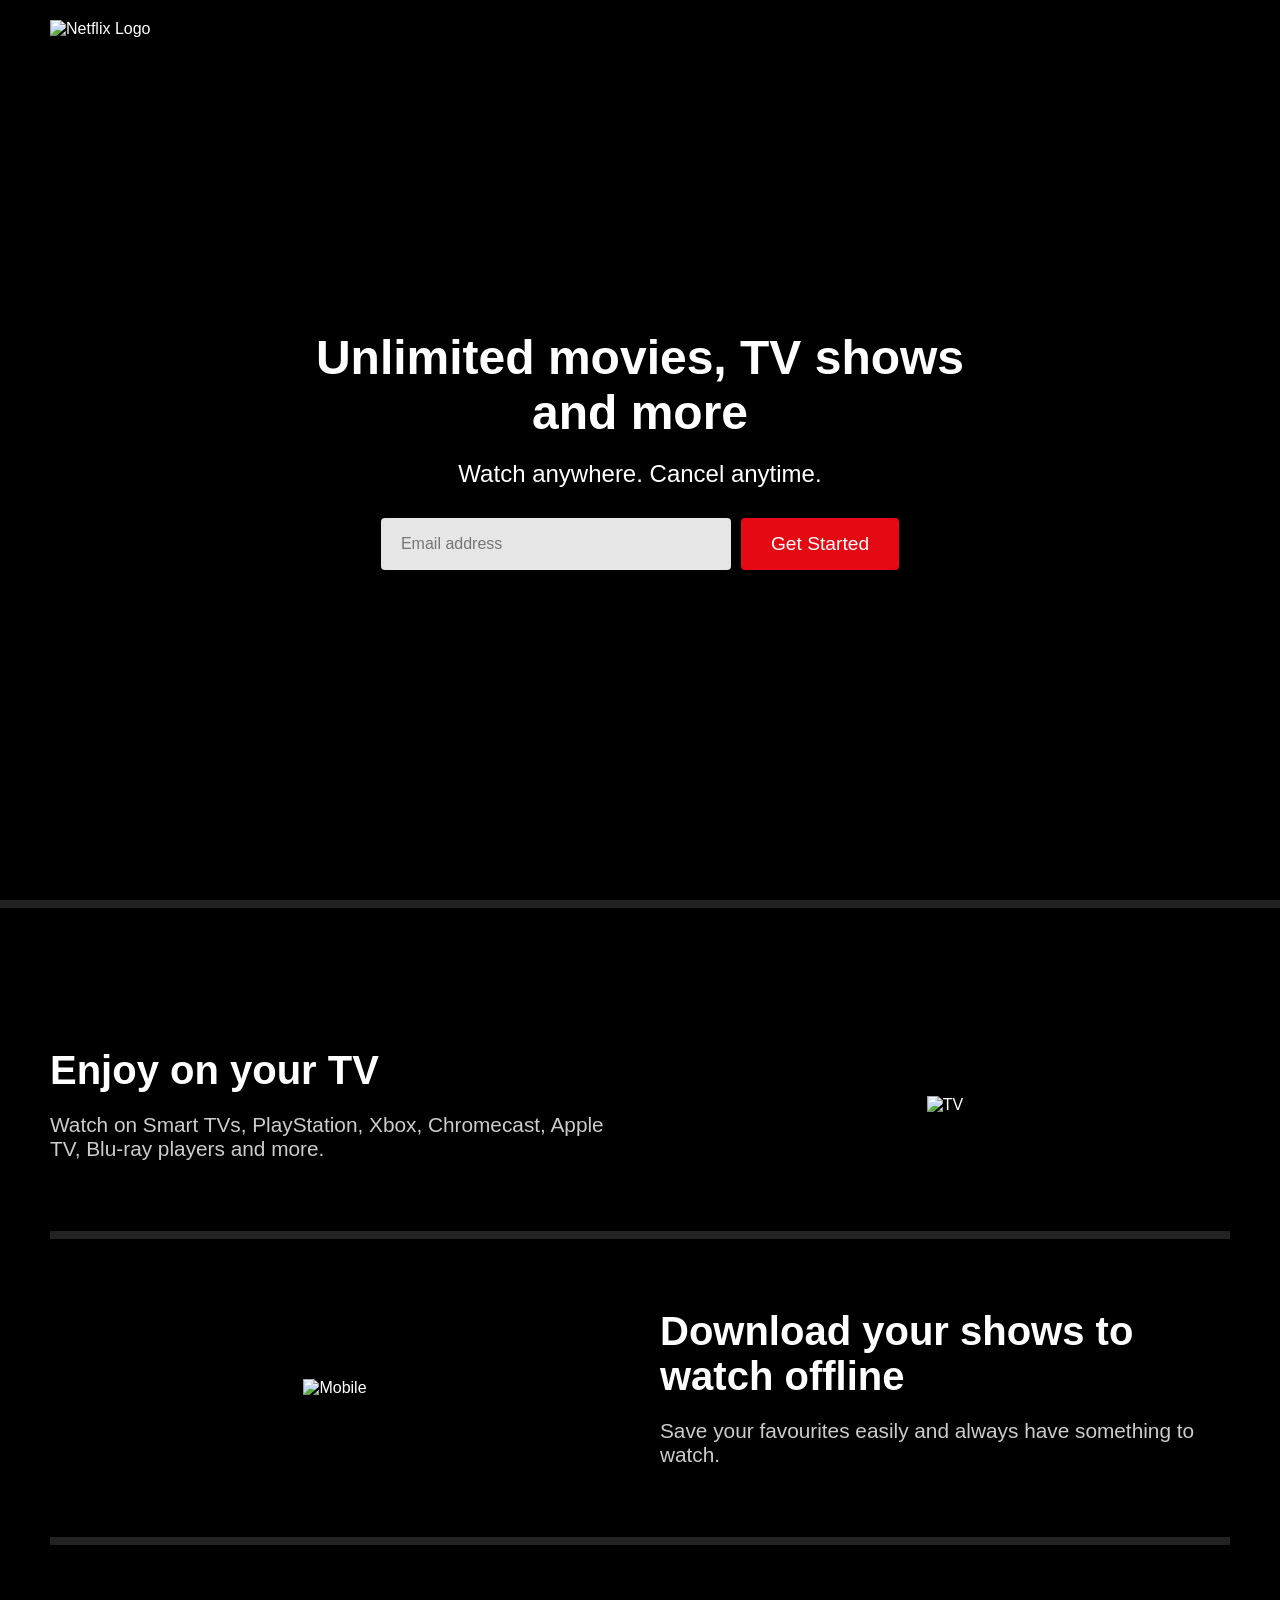
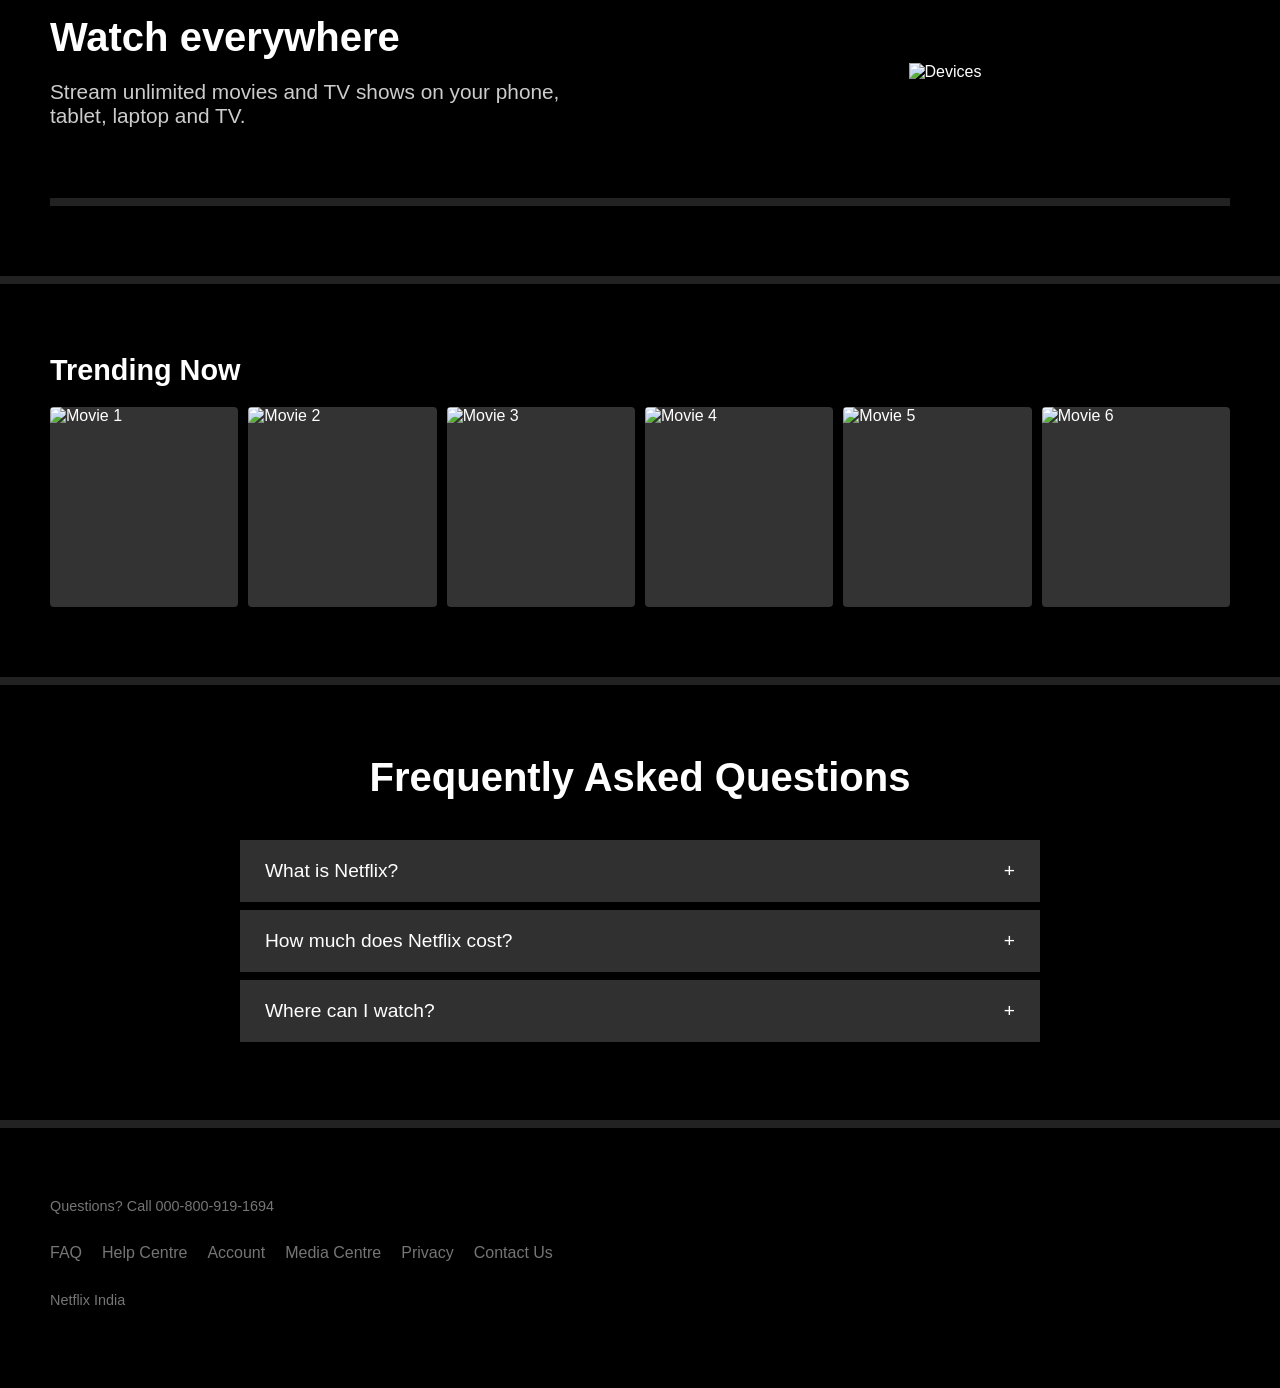
==== index.html @ be807636 "Add files via upload" ====
<!DOCTYPE html>
<html lang="en">
<head>
    <meta charset="UTF-8">
    <meta name="viewport" content="width=device-width, initial-scale=1.0">
    <title>Netflix Clone</title>
    <link rel="stylesheet" href="style.css">
</head>
<body>

    <!-- Navbar -->
    <nav class="navbar">
        <img class="logo" src="https://upload.wikimedia.org/wikipedia/commons/0/08/Netflix_2015_logo.svg" alt="Netflix Logo">
       <div id="authBtn"></div>
    </nav>

    <!-- Hero Section -->
    <div class="hero">
        <h1>Unlimited movies, TV shows and more</h1>
        <p>Watch anywhere. Cancel anytime.</p>
        <div class="email-form">
            <input type="email" placeholder="Email address">
            <button>Get Started</button>
        </div>
    </div>

    <!-- Features Section -->
    <div class="features">

        <div class="feature-item">
            <div class="feature-text">
                <h2>Enjoy on your TV</h2>
                <p>Watch on Smart TVs, PlayStation, Xbox, Chromecast, Apple TV, Blu-ray players and more.</p>
            </div>
            <div class="feature-img">
                <img src="https://picsum.photos/500/300?random=10" alt="TV">
            </div>
        </div>

        <div class="feature-item reverse">
            <div class="feature-text">
                <h2>Download your shows to watch offline</h2>
                <p>Save your favourites easily and always have something to watch.</p>
            </div>
            <div class="feature-img">
                <img src="https://picsum.photos/500/300?random=11" alt="Mobile">
            </div>
        </div>

        <div class="feature-item">
            <div class="feature-text">
                <h2>Watch everywhere</h2>
                <p>Stream unlimited movies and TV shows on your phone, tablet, laptop and TV.</p>
            </div>
            <div class="feature-img">
                <img src="https://picsum.photos/500/300?random=12" alt="Devices">
            </div>
        </div>

    </div>

    <!-- Movies Section -->
    <div class="movies-section">
        <h2>Trending Now</h2>
        <div class="movies-grid">
            <div class="movie-card">
                <img src="https://picsum.photos/200/300?random=1" alt="Movie 1">
                <div class="movie-overlay">
                    <h3>Movie Title</h3>
                    <p>⭐ 8.5</p>
                    <button>▶ Play</button>
                </div>
            </div>
            <div class="movie-card">
                <img src="https://picsum.photos/200/300?random=2" alt="Movie 2">
                <div class="movie-overlay">
                    <h3>Movie Title</h3>
                    <p>⭐ 7.9</p>
                    <button>▶ Play</button>
                </div>
            </div>
            <div class="movie-card">
                <img src="https://picsum.photos/200/300?random=3" alt="Movie 3">
                <div class="movie-overlay">
                    <h3>Movie Title</h3>
                    <p>⭐ 9.1</p>
                    <button>▶ Play</button>
                </div>
            </div>
            <div class="movie-card">
                <img src="https://picsum.photos/200/300?random=4" alt="Movie 4">
                <div class="movie-overlay">
                    <h3>Movie Title</h3>
                    <p>⭐ 8.2</p>
                    <button>▶ Play</button>
                </div>
            </div>
            <div class="movie-card">
                <img src="https://picsum.photos/200/300?random=5" alt="Movie 5">
                <div class="movie-overlay">
                    <h3>Movie Title</h3>
                    <p>⭐ 7.5</p>
                    <button>▶ Play</button>
                </div>
            </div>
            <div class="movie-card">
                <img src="https://picsum.photos/200/300?random=6" alt="Movie 6">
                <div class="movie-overlay">
                    <h3>Movie Title</h3>
                    <p>⭐ 8.8</p>
                    <button>▶ Play</button>
                </div>
            </div>
        </div>
    </div>

    <!-- FAQ Section -->
    <div class="faq">
        <h2>Frequently Asked Questions</h2>

        <div class="faq-item" onclick="toggleFaq(this)">
            <div class="faq-question">What is Netflix? <span>+</span></div>
            <div class="faq-answer">Netflix is a streaming service that offers a wide variety of award-winning TV shows, movies, anime, documentaries and more.</div>
        </div>

        <div class="faq-item" onclick="toggleFaq(this)">
            <div class="faq-question">How much does Netflix cost? <span>+</span></div>
            <div class="faq-answer">Watch Netflix on your smartphone, tablet, Smart TV, laptop, or streaming device, all for one fixed monthly fee.</div>
        </div>

        <div class="faq-item" onclick="toggleFaq(this)">
            <div class="faq-question">Where can I watch? <span>+</span></div>
            <div class="faq-answer">Watch anywhere, anytime. Sign in with your Netflix account to watch instantly on the web or on any device.</div>
        </div>

    </div>

    <!-- Footer -->
    <footer>
        <p>Questions? Call <a href="#">000-800-919-1694</a></p>
        <div class="footer-links">
            <a href="#">FAQ</a>
            <a href="#">Help Centre</a>
            <a href="#">Account</a>
            <a href="#">Media Centre</a>
            <a href="#">Privacy</a>
            <a href="#">Contact Us</a>
        </div>
        <p>Netflix India</p>
    </footer>

    <script src="script.js"></script>
    <script>
        // Auth check
        function handleAuth() {
            const user = localStorage.getItem('netlfix_user');
            if(user) {
                localStorage.removeItem('netlfix_user');
                location.reload();
            } else {
                window.location.href = 'signin.html';
            }
        }

        // Check if user logged in
       window.onload = function() {
    const user = localStorage.getItem('netlfix_user');
    const btn = document.getElementById('authBtn');
    if(user) {
        btn.innerHTML = '<button class="sign-in-btn" onclick="handleAuth()">👤 ' + user.split('@')[0] + '</button>';
    }
}
    </script>
</body>
</html>
---- style.css ----
* {
    margin: 0;
    padding: 0;
    box-sizing: border-box;
    font-family: 'Arial', sans-serif;
}

body {
    background-color: #000;
    color: #fff;
}

/* Navbar */
.navbar {
    display: flex;
    justify-content: space-between;
    align-items: center;
    padding: 20px 50px;
    position: absolute;
    width: 100%;
    z-index: 10;
}

.logo {
    width: 150px;
}

.sign-in-btn {
    background-color: #e50914;
    color: white;
    border: none;
    padding: 8px 20px;
    border-radius: 4px;
    font-size: 16px;
    cursor: pointer;
}

/* Hero Section */
.hero {
   background-image: 
    linear-gradient(to right, rgba(0,0,0,0.7) 10%, transparent 70%),
    url('https://picsum.photos/1500/900?random=40');
    background-size: cover;
    background-position: center;
    height: 100vh;
    display: flex;
    flex-direction: column;
    justify-content: center;
    align-items: center;
    text-align: center;
    padding: 0 20px;
}

.hero::after {
    content: '';
    position: absolute;
    top: 0;
    left: 0;
    width: 100%;
    height: 100%;
    background: rgba(0,0,0,0.6);
    z-index: 1;
}

.hero h1, .hero p, .email-form {
    position: relative;
    z-index: 2;
}

.hero h1 {
    font-size: 3rem;
    font-weight: bold;
    max-width: 700px;
    margin-bottom: 20px;
}

.hero p {
    font-size: 1.5rem;
    margin-bottom: 30px;
}

/* Email Form */
.email-form {
    display: flex;
    gap: 10px;
    position: relative;
    z-index: 2;
}

.email-form input {
    padding: 15px 20px;
    width: 350px;
    font-size: 16px;
    border: none;
    border-radius: 4px;
    background: rgba(255,255,255,0.9);
}

.email-form button {
    background-color: #e50914;
    color: white;
    border: none;
    padding: 15px 30px;
    font-size: 1.2rem;
    border-radius: 4px;
    cursor: pointer;
}

.email-form button:hover {
    background-color: #f40612;
}
/* Features Section */
.features {
    background: #000;
    padding: 70px 50px;
    border-top: 8px solid #222;
}

.feature-item {
    display: flex;
    justify-content: space-between;
    align-items: center;
    padding: 70px 0;
    border-bottom: 8px solid #222;
    gap: 40px;
}

.feature-item.reverse {
    flex-direction: row-reverse;
}

.feature-text {
    flex: 1;
}

.feature-text h2 {
    font-size: 2.5rem;
    font-weight: bold;
    margin-bottom: 20px;
}

.feature-text p {
    font-size: 1.3rem;
    color: #ccc;
}

.feature-img {
    flex: 1;
    text-align: center;
}

.feature-img img {
    width: 100%;
    max-width: 500px;
}
/* Movies Section */
.movies-section {
    background: #000;
    padding: 70px 50px;
    border-top: 8px solid #222;
}

.movies-section h2 {
    font-size: 1.8rem;
    margin-bottom: 20px;
    color: #fff;
}

.movies-grid {
    display: grid;
    grid-template-columns: repeat(6, 1fr);
    gap: 10px;
}

.movie-card {
    position: relative;
    cursor: pointer;
    border-radius: 4px;
    overflow: hidden;
    transition: transform 0.3s ease;
}

.movie-card:hover {
    transform: scale(1.1);
    z-index: 10;
}

.movie-card img {
    width: 100%;
    height: 200px;
    object-fit: cover;
    display: block;
    background: #333;
}

.movie-overlay {
    position: absolute;
    bottom: 0;
    left: 0;
    right: 0;
    background: linear-gradient(transparent, rgba(0,0,0,0.9));
    padding: 15px 10px 10px;
    opacity: 0;
    transition: opacity 0.3s ease;
}

.movie-card:hover .movie-overlay {
    opacity: 1;
}

.movie-overlay h3 {
    font-size: 0.9rem;
    margin-bottom: 5px;
}

.movie-overlay p {
    font-size: 0.8rem;
    margin-bottom: 8px;
}

.movie-overlay button {
    background: #e50914;
    color: white;
    border: none;
    padding: 5px 12px;
    border-radius: 3px;
    cursor: pointer;
    font-size: 0.8rem;
}
/* FAQ Section */
.faq {
    background: #000;
    padding: 70px 50px;
    border-top: 8px solid #222;
    text-align: center;
}

.faq h2 {
    font-size: 2.5rem;
    margin-bottom: 40px;
}

.faq-item {
    background: #303030;
    margin-bottom: 8px;
    cursor: pointer;
    text-align: left;
    max-width: 800px;
    margin: 0 auto 8px auto;
}

.faq-question {
    padding: 20px 25px;
    font-size: 1.2rem;
    display: flex;
    justify-content: space-between;
    align-items: center;
}

.faq-answer {
    padding: 0 25px;
    font-size: 1.1rem;
    max-height: 0;
    overflow: hidden;
    transition: all 0.3s ease;
    background: #454545;
}

.faq-answer.open {
    max-height: 200px;
    padding: 25px;
}

/* Footer */
footer {
    background: #000;
    border-top: 8px solid #222;
    padding: 70px 50px;
    color: #757575;
}

footer a {
    color: #757575;
    text-decoration: none;
}

footer a:hover {
    text-decoration: underline;
}

.footer-links {
    display: flex;
    flex-wrap: wrap;
    gap: 20px;
    margin: 30px 0;
}

footer p {
    margin-bottom: 10px;
    font-size: 0.9rem;
}/* Sign In Page */
.signin-container {
    background-image: url('https://picsum.photos/1500/900?random=40');
    background-size: cover;
    background-position: center;
    min-height: 100vh;
    display: flex;
    justify-content: center;
    align-items: center;
}

.signin-box {
    background: rgba(0,0,0,0.75);
    padding: 60px 68px;
    border-radius: 4px;
    width: 100%;
    max-width: 450px;
    display: flex;
    flex-direction: column;
    gap: 16px;
}

.signin-box h1 {
    font-size: 2rem;
    margin-bottom: 10px;
}

.signin-box input {
    padding: 16px 20px;
    border-radius: 4px;
    border: none;
    background: #333;
    color: #fff;
    font-size: 1rem;
}

.signin-box input::placeholder {
    color: #aaa;
}

.signin-box button {
    background: #e50914;
    color: white;
    border: none;
    padding: 16px;
    border-radius: 4px;
    font-size: 1rem;
    cursor: pointer;
    font-weight: bold;
}

.signin-box button:hover {
    background: #f40612;
}

.signin-footer {
    color: #737373;
    font-size: 0.9rem;
}

.signin-footer a {
    color: #fff;
    text-decoration: none;
}

/* Mobile Responsive */
@media (max-width: 768px) {
    .navbar {
        padding: 20px;
    }

    .hero h1 {
        font-size: 1.8rem;
    }

    .email-form {
        flex-direction: column;
        width: 100%;
    }

    .email-form input {
        width: 100%;
    }

    .feature-item {
        flex-direction: column !important;
    }

    .movies-grid {
        grid-template-columns: repeat(3, 1fr);
    }

    .signin-box {
        padding: 40px 20px;
        margin: 20px;
    }
}
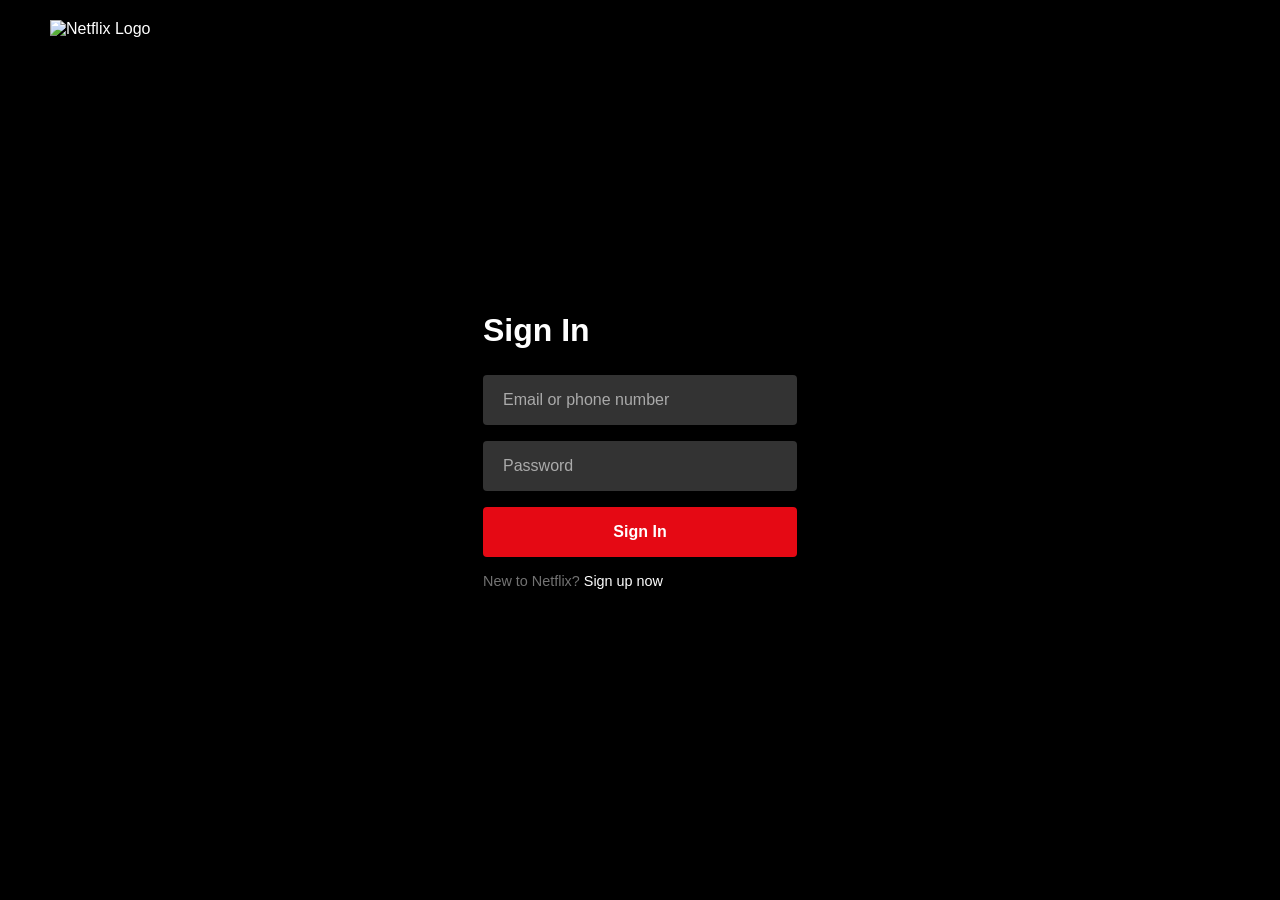
==== commit 3dddbc80: "Fix HTML structure and improve user authentication logic" ====
--- a/index.html
+++ b/index.html
@@ -170,6 +170,20 @@
         btn.innerHTML = '<button class="sign-in-btn" onclick="handleAuth()">👤 ' + user.split('@')[0] + '</button>';
     }
 }
+        window.onload = function() {
+    const user = localStorage.getItem('netlfix_user');
+    const btn = document.getElementById('authBtn');
+    
+    // Agar user logged in nahi hai toh signin page pe bhejo
+    if(!user) {
+        window.location.href = 'signin.html';
+        return;
+    }
+    
+    if(btn) {
+        btn.innerHTML = '<button class="sign-in-btn" onclick="handleAuth()">👤 ' + user.split('@')[0] + '</button>';
+    }
+}
     </script>
 </body>
-</html>+</html>
